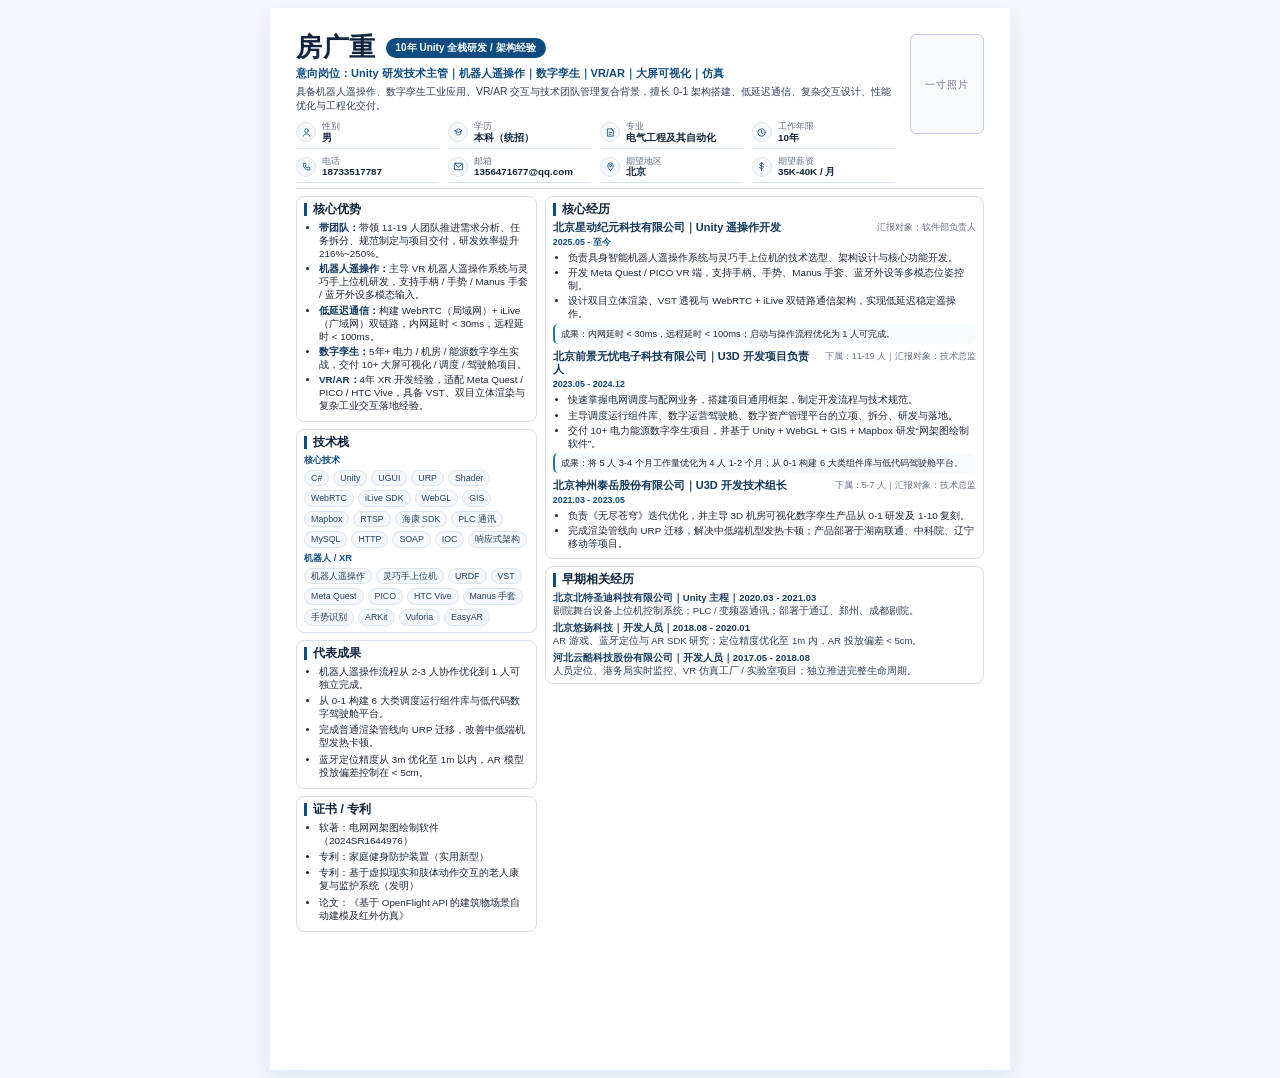
==== resume/resume.html @ 1cf7e601 "no message" ====
﻿<!DOCTYPE html>
<html lang="zh-CN">
<head>
  <meta charset="UTF-8" />
  <meta name="viewport" content="width=device-width, initial-scale=1.0" />
  <title>房广重 - Unity研发技术主管简历</title>
  <link rel="stylesheet" href="./style.css" />
</head>
<body>
  <main class="page one-page">
    <header class="hero">
      <div class="hero-main">
        <section class="hero-content">
          <div class="hero-title-row">
            <h1>房广重</h1>
            <div class="hero-badge">10年 Unity 全栈研发 / 架构经验</div>
          </div>
          <p class="target">意向岗位：Unity 研发技术主管｜机器人遥操作｜数字孪生｜VR/AR｜大屏可视化｜仿真</p>
          <p class="profile">具备机器人遥操作、数字孪生工业应用、VR/AR 交互与技术团队管理复合背景，擅长 0-1 架构搭建、低延迟通信、复杂交互设计、性能优化与工程化交付。</p>

          <div class="meta-grid">
            <div class="meta-item">
              <span class="meta-icon" aria-hidden="true">
                <svg viewBox="0 0 24 24" fill="none" stroke="currentColor" stroke-width="1.8" stroke-linecap="round" stroke-linejoin="round"><circle cx="12" cy="8" r="4"></circle><path d="M5 20c1.5-3.5 4-5 7-5s5.5 1.5 7 5"></path></svg>
              </span>
              <div class="meta-content"><span>性别</span><strong>男</strong></div>
            </div>
            <div class="meta-item">
              <span class="meta-icon" aria-hidden="true">
                <svg viewBox="0 0 24 24" fill="none" stroke="currentColor" stroke-width="1.8" stroke-linecap="round" stroke-linejoin="round"><path d="M4 8l8-4 8 4-8 4-8-4z"></path><path d="M7 10v4c0 1.7 2.2 3 5 3s5-1.3 5-3v-4"></path></svg>
              </span>
              <div class="meta-content"><span>学历</span><strong>本科（统招）</strong></div>
            </div>
            <div class="meta-item">
              <span class="meta-icon" aria-hidden="true">
                <svg viewBox="0 0 24 24" fill="none" stroke="currentColor" stroke-width="1.8" stroke-linecap="round" stroke-linejoin="round"><path d="M6 4h9l3 3v13H6z"></path><path d="M15 4v3h3"></path><path d="M9 12h6"></path><path d="M9 16h4"></path></svg>
              </span>
              <div class="meta-content"><span>专业</span><strong>电气工程及其自动化</strong></div>
            </div>
            <div class="meta-item">
              <span class="meta-icon" aria-hidden="true">
                <svg viewBox="0 0 24 24" fill="none" stroke="currentColor" stroke-width="1.8" stroke-linecap="round" stroke-linejoin="round"><circle cx="12" cy="12" r="8"></circle><path d="M12 8v5l3 2"></path></svg>
              </span>
              <div class="meta-content"><span>工作年限</span><strong>10年</strong></div>
            </div>
            <div class="meta-item">
              <span class="meta-icon" aria-hidden="true">
                <svg viewBox="0 0 24 24" fill="none" stroke="currentColor" stroke-width="1.8" stroke-linecap="round" stroke-linejoin="round"><path d="M6.5 5h3l1.5 4-2 1.5a15 15 0 0 0 4.5 4.5L15.5 13l4 1.5v3A2 2 0 0 1 17.5 20C10.6 20 5 14.4 5 7.5A2 2 0 0 1 6.5 5z"></path></svg>
              </span>
              <div class="meta-content"><span>电话</span><strong>18733517787</strong></div>
            </div>
            <div class="meta-item">
              <span class="meta-icon" aria-hidden="true">
                <svg viewBox="0 0 24 24" fill="none" stroke="currentColor" stroke-width="1.8" stroke-linecap="round" stroke-linejoin="round"><rect x="3" y="5" width="18" height="14" rx="2"></rect><path d="M4 7l8 6 8-6"></path></svg>
              </span>
              <div class="meta-content"><span>邮箱</span><strong>1356471677@qq.com</strong></div>
            </div>
            <div class="meta-item">
              <span class="meta-icon" aria-hidden="true">
                <svg viewBox="0 0 24 24" fill="none" stroke="currentColor" stroke-width="1.8" stroke-linecap="round" stroke-linejoin="round"><path d="M12 21s6-5.2 6-11a6 6 0 1 0-12 0c0 5.8 6 11 6 11z"></path><circle cx="12" cy="10" r="2.5"></circle></svg>
              </span>
              <div class="meta-content"><span>期望地区</span><strong>北京</strong></div>
            </div>
            <div class="meta-item">
              <span class="meta-icon" aria-hidden="true">
                <svg viewBox="0 0 24 24" fill="none" stroke="currentColor" stroke-width="1.8" stroke-linecap="round" stroke-linejoin="round"><path d="M12 3v18"></path><path d="M16 7.5c0-1.7-1.8-3-4-3s-4 1.3-4 3 1.4 2.5 4 3 4 1.3 4 3-1.8 3-4 3-4-1.3-4-3"></path></svg>
              </span>
              <div class="meta-content"><span>期望薪资</span><strong>35K-40K / 月</strong></div>
            </div>
          </div>
        </section>

        <aside class="hero-side">
          <div class="photo-slot" aria-label="一寸照片位置">
            <div class="photo-frame">一寸照片</div>
          </div>
        </aside>
      </div>
    </header>

    <div class="content-grid">
      <aside class="sidebar">
        <section class="block">
          <h2>核心优势</h2>
          <ul class="compact-list">
            <li><strong>带团队：</strong>带领 11-19 人团队推进需求分析、任务拆分、规范制定与项目交付，研发效率提升 216%~250%。</li>
            <li><strong>机器人遥操作：</strong>主导 VR 机器人遥操作系统与灵巧手上位机研发，支持手柄 / 手势 / Manus 手套 / 蓝牙外设多模态输入。</li>
            <li><strong>低延迟通信：</strong>构建 WebRTC（局域网）+ iLive（广域网）双链路，内网延时 &lt; 30ms，远程延时 &lt; 100ms。</li>
            <li><strong>数字孪生：</strong>5年+ 电力 / 机房 / 能源数字孪生实战，交付 10+ 大屏可视化 / 调度 / 驾驶舱项目。</li>
            <li><strong>VR/AR：</strong>4年 XR 开发经验，适配 Meta Quest / PICO / HTC Vive，具备 VST、双目立体渲染与复杂工业交互落地经验。</li>
          </ul>
        </section>

        <section class="block">
          <h2>技术栈</h2>
          <div class="stack-subtitle">核心技术</div>
          <div class="chips">
            <span>C#</span><span>Unity</span><span>UGUI</span><span>URP</span><span>Shader</span><span>WebRTC</span><span>iLive SDK</span><span>WebGL</span><span>GIS</span><span>Mapbox</span><span>RTSP</span><span>海康 SDK</span><span>PLC 通讯</span><span>MySQL</span><span>HTTP</span><span>SOAP</span><span>IOC</span><span>响应式架构</span>
          </div>
          <div class="stack-subtitle">机器人 / XR</div>
          <div class="chips">
            <span>机器人遥操作</span><span>灵巧手上位机</span><span>URDF</span><span>VST</span><span>Meta Quest</span><span>PICO</span><span>HTC Vive</span><span>Manus 手套</span><span>手势识别</span><span>ARKit</span><span>Vuforia</span><span>EasyAR</span>
          </div>
        </section>

        <section class="block">
          <h2>代表成果</h2>
          <ul class="compact-list metrics">
            <li>机器人遥操作流程从 2-3 人协作优化到 1 人可独立完成。</li>
            <li>从 0-1 构建 6 大类调度运行组件库与低代码数字驾驶舱平台。</li>
            <li>完成普通渲染管线向 URP 迁移，改善中低端机型发热卡顿。</li>
            <li>蓝牙定位精度从 3m 优化至 1m 以内，AR 模型投放偏差控制在 &lt; 5cm。</li>
          </ul>
        </section>

        <section class="block">
          <h2>证书 / 专利</h2>
          <ul class="compact-list certs">
            <li>软著：电网网架图绘制软件（2024SR1644976）</li>
            <li>专利：家庭健身防护装置（实用新型）</li>
            <li>专利：基于虚拟现实和肢体动作交互的老人康复与监护系统（发明）</li>
            <li>论文：《基于 OpenFlight API 的建筑物场景自动建模及红外仿真》</li>
          </ul>
        </section>
      </aside>

      <section class="maincol">
        <section class="block">
          <h2>核心经历</h2>

          <article class="job">
            <div class="job-head">
              <div>
                <h3>北京星动纪元科技有限公司｜Unity 遥操作开发</h3>
                <p class="job-time">2025.05 - 至今</p>
              </div>
              <div class="job-meta">汇报对象：软件部负责人</div>
            </div>
            <ul class="compact-list">
              <li>负责具身智能机器人遥操作系统与灵巧手上位机的技术选型、架构设计与核心功能开发。</li>
              <li>开发 Meta Quest / PICO VR 端，支持手柄、手势、Manus 手套、蓝牙外设等多模态位姿控制。</li>
              <li>设计双目立体渲染、VST 透视与 WebRTC + iLive 双链路通信架构，实现低延迟稳定遥操作。</li>
            </ul>
            <p class="achievement">成果：内网延时 &lt; 30ms，远程延时 &lt; 100ms；启动与操作流程优化为 1 人可完成。</p>
          </article>

          <article class="job">
            <div class="job-head">
              <div>
                <h3>北京前景无忧电子科技有限公司｜U3D 开发项目负责人</h3>
                <p class="job-time">2023.05 - 2024.12</p>
              </div>
              <div class="job-meta">下属：11-19 人｜汇报对象：技术总监</div>
            </div>
            <ul class="compact-list">
              <li>快速掌握电网调度与配网业务，搭建项目通用框架，制定开发流程与技术规范。</li>
              <li>主导调度运行组件库、数字运营驾驶舱、数字资产管理平台的立项、拆分、研发与落地。</li>
              <li>交付 10+ 电力能源数字孪生项目，并基于 Unity + WebGL + GIS + Mapbox 研发“网架图绘制软件”。</li>
            </ul>
            <p class="achievement">成果：将 5 人 3-4 个月工作量优化为 4 人 1-2 个月；从 0-1 构建 6 大类组件库与低代码驾驶舱平台。</p>
          </article>

          <article class="job">
            <div class="job-head">
              <div>
                <h3>北京神州泰岳股份有限公司｜U3D 开发技术组长</h3>
                <p class="job-time">2021.03 - 2023.05</p>
              </div>
              <div class="job-meta">下属：5-7 人｜汇报对象：技术总监</div>
            </div>
            <ul class="compact-list">
              <li>负责《无尽苍穹》迭代优化，并主导 3D 机房可视化数字孪生产品从 0-1 研发及 1-10 复刻。</li>
              <li>完成渲染管线向 URP 迁移，解决中低端机型发热卡顿；产品部署于湖南联通、中科院、辽宁移动等项目。</li>
            </ul>
          </article>
        </section>

        <section class="block">
          <h2>早期相关经历</h2>
          <div class="early-list">
            <div class="early-item"><strong>北京北特圣迪科技有限公司｜Unity 主程｜2020.03 - 2021.03</strong><span>剧院舞台设备上位机控制系统；PLC / 变频器通讯；部署于通辽、郑州、成都剧院。</span></div>
            <div class="early-item"><strong>北京悠扬科技｜开发人员｜2018.08 - 2020.01</strong><span>AR 游戏、蓝牙定位与 AR SDK 研究；定位精度优化至 1m 内，AR 投放偏差 &lt; 5cm。</span></div>
            <div class="early-item"><strong>河北云酷科技股份有限公司｜开发人员｜2017.05 - 2018.08</strong><span>人员定位、港务局实时监控、VR 仿真工厂 / 实验室项目；独立推进完整生命周期。</span></div>
          </div>
        </section>
      </section>
    </div>
  </main>
</body>
</html>
---- resume/style.css ----
﻿@page {
  size: A4;
  margin: 7mm;
}

:root {
  --bg: #f3f6fb;
  --paper: #ffffff;
  --text: #1f2937;
  --muted: #667085;
  --line: #d8e0ea;
  --primary: #0f4c81;
  --primary-soft: #f4f8fc;
  --accent: #1f7a8c;
}

* {
  box-sizing: border-box;
}

html,
body {
  margin: 0;
  padding: 0;
  background: var(--bg);
  color: var(--text);
  font-family: "Microsoft YaHei", "PingFang SC", "Noto Sans CJK SC", "Segoe UI", sans-serif;
  line-height: 1.38;
  -webkit-print-color-adjust: exact;
  print-color-adjust: exact;
}

body {
  padding: 8px 0;
}

.page {
  width: 196mm;
  min-height: 281mm;
  margin: 0 auto;
  padding: 7mm;
  background: var(--paper);
  box-shadow: 0 8px 18px rgba(15, 76, 129, 0.08);
}

.hero {
  border-bottom: 1px solid var(--line);
  padding-bottom: 5px;
}

.hero-main {
  display: grid;
  grid-template-columns: minmax(0, 1fr) 78px;
  gap: 12px;
  align-items: start;
}

.hero-content {
  min-width: 0;
}

.hero-title-row {
  display: flex;
  align-items: center;
  gap: 8px 10px;
  flex-wrap: wrap;
}

h1 {
  margin: 0;
  font-size: 26px;
  line-height: 1.05;
  letter-spacing: 0.5px;
  color: #10253d;
}

.hero-badge {
  padding: 3px 10px;
  border-radius: 999px;
  background: var(--primary);
  color: #fff;
  font-size: 10px;
  font-weight: 700;
  white-space: nowrap;
}

.target {
  margin: 4px 0 0;
  color: var(--primary);
  font-size: 11px;
  font-weight: 700;
}

.profile {
  margin: 4px 0 0;
  font-size: 10.3px;
  color: #334155;
}

.hero-side {
  display: flex;
  justify-content: flex-end;
}

.photo-slot {
  display: flex;
}

.photo-frame {
  width: 74px;
  height: 100px;
  border: 1px solid #bfd0e2;
  border-radius: 6px;
  background: #f8fafc;
  color: #6b7280;
  display: flex;
  align-items: center;
  justify-content: center;
  font-size: 10px;
  letter-spacing: 1px;
}

.meta-grid {
  display: grid;
  grid-template-columns: repeat(4, minmax(0, 1fr));
  gap: 5px 10px;
  margin-top: 6px;
}

.meta-item {
  display: flex;
  align-items: center;
  gap: 6px;
  min-width: 0;
  padding: 2px 0 4px;
  border-bottom: 1px solid #dbe5ef;
}

.meta-icon {
  flex: 0 0 20px;
  width: 20px;
  height: 20px;
  display: inline-flex;
  align-items: center;
  justify-content: center;
  color: var(--primary);
  background: #f6f9fc;
  border: 1px solid #dbe5ef;
  border-radius: 50%;
}

.meta-icon svg {
  width: 11px;
  height: 11px;
}

.meta-content {
  min-width: 0;
}

.meta-content span {
  display: block;
  margin-bottom: 0;
  font-size: 8.9px;
  color: var(--muted);
  line-height: 1.15;
}

.meta-content strong {
  display: block;
  font-size: 9.8px;
  font-weight: 700;
  color: #12253b;
  line-height: 1.22;
  word-break: break-all;
}

.content-grid {
  display: grid;
  grid-template-columns: 35% 1fr;
  gap: 8px;
  margin-top: 7px;
}

.sidebar,
.maincol {
  min-width: 0;
}

.block {
  margin-bottom: 7px;
  padding: 6px 7px;
  border: 1px solid var(--line);
  border-radius: 8px;
  background: #fff;
  break-inside: avoid;
  page-break-inside: avoid;
}

.block h2 {
  margin: 0 0 5px;
  padding-left: 6px;
  border-left: 3px solid var(--primary);
  font-size: 12px;
  line-height: 1.1;
  color: #10253d;
}

.stack-subtitle {
  margin: 4px 0 3px;
  font-size: 9.4px;
  font-weight: 700;
  color: var(--primary);
}

.chips {
  display: flex;
  flex-wrap: wrap;
  gap: 4px;
}

.chips span {
  padding: 2px 6px;
  border-radius: 999px;
  background: var(--primary-soft);
  border: 1px solid #dbe5ef;
  font-size: 8.8px;
  line-height: 1.2;
  color: #23415f;
}

.compact-list {
  margin: 0;
  padding-left: 15px;
}

.compact-list li {
  margin: 2px 0;
  font-size: 9.8px;
  line-height: 1.34;
}

.certs li,
.metrics li {
  margin: 3px 0;
}

.job {
  margin-top: 6px;
}

.job:first-of-type {
  margin-top: 0;
}

.job-head {
  display: flex;
  justify-content: space-between;
  gap: 8px;
  align-items: flex-start;
  margin-bottom: 3px;
}

.job h3 {
  margin: 0;
  font-size: 11px;
  line-height: 1.25;
  color: #14385a;
}

.job-time {
  margin: 1px 0 0;
  font-size: 8.9px;
  color: var(--primary);
  font-weight: 700;
}

.job-meta {
  font-size: 8.8px;
  color: var(--muted);
  text-align: right;
  white-space: nowrap;
}

.achievement {
  margin: 3px 0 0;
  padding: 4px 6px;
  border-left: 2px solid var(--accent);
  background: #f7fbfd;
  border-radius: 5px;
  font-size: 9.3px;
  line-height: 1.3;
}

.early-list {
  display: grid;
  gap: 5px;
}

.early-item {
  display: grid;
  gap: 1px;
  font-size: 9.5px;
  line-height: 1.28;
}

.early-item strong {
  color: #163b5d;
}

.early-item span {
  color: #334155;
}

strong {
  color: #0f365c;
}

@media print {
  body {
    background: #fff;
    padding: 0;
  }

  .page {
    width: auto;
    min-height: auto;
    margin: 0;
    padding: 0;
    box-shadow: none;
  }
}
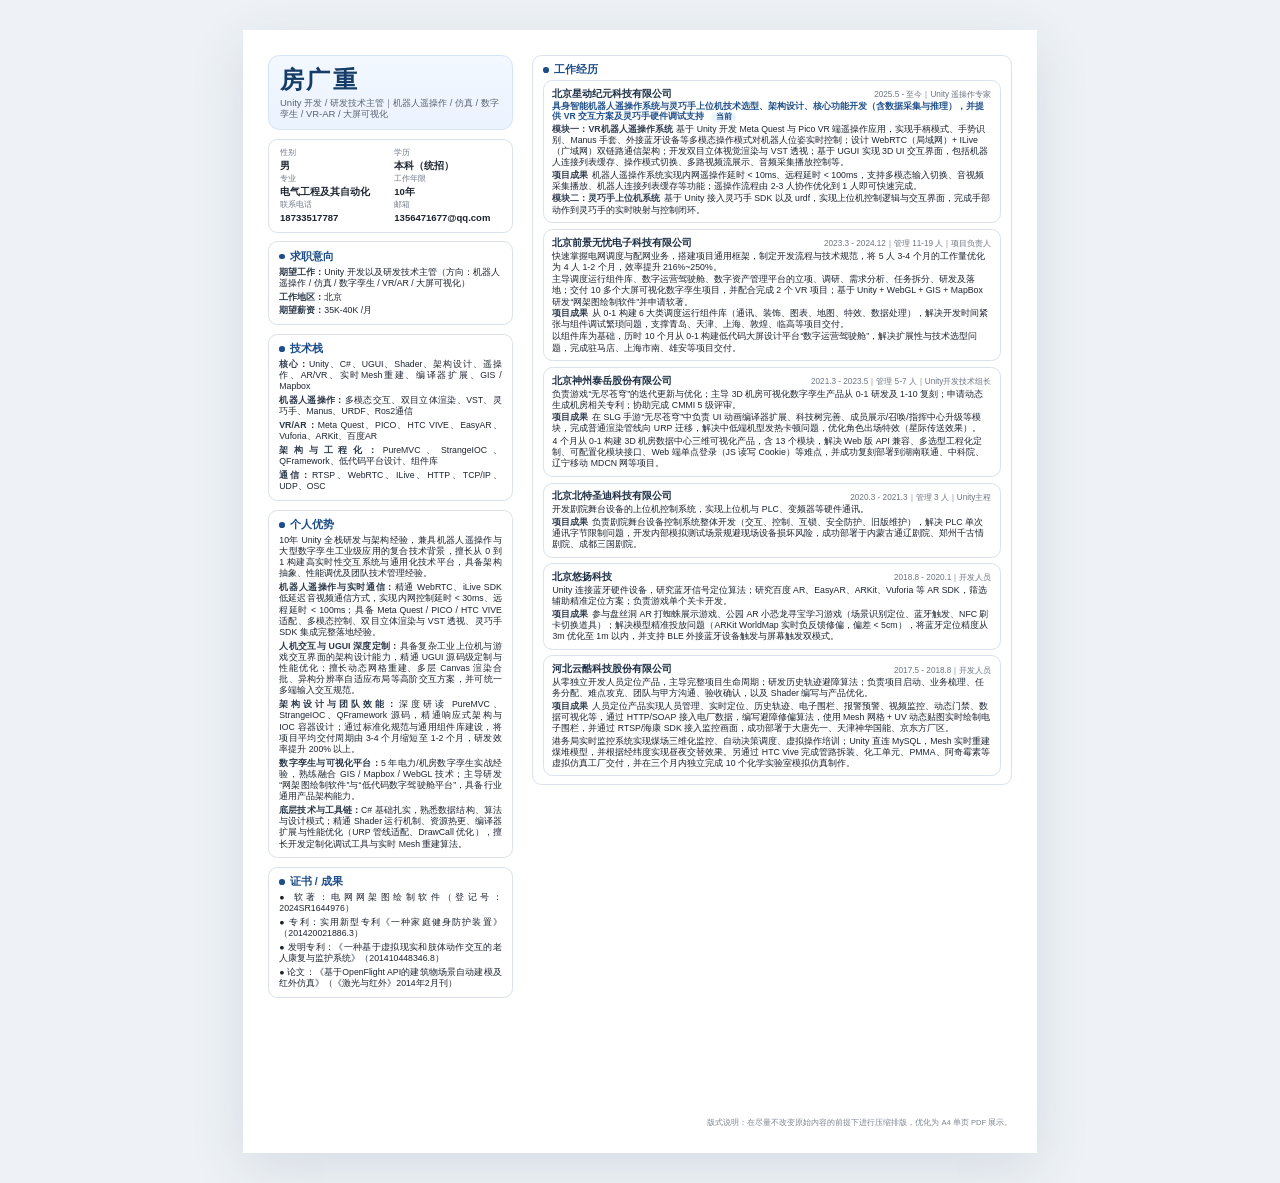
==== commit 7ee06c6a: "no message" ====
--- a/resume/resume.html
+++ b/resume/resume.html
@@ -1,191 +1,146 @@
-﻿<!DOCTYPE html>
+<!DOCTYPE html>
 <html lang="zh-CN">
 <head>
   <meta charset="UTF-8" />
   <meta name="viewport" content="width=device-width, initial-scale=1.0" />
-  <title>房广重 - Unity研发技术主管简历</title>
-  <link rel="stylesheet" href="./style.css" />
+  <title>房广重 - 简历</title>
+  <link rel="stylesheet" href="./resume.css" />
 </head>
 <body>
-  <main class="page one-page">
-    <header class="hero">
-      <div class="hero-main">
-        <section class="hero-content">
-          <div class="hero-title-row">
-            <h1>房广重</h1>
-            <div class="hero-badge">10年 Unity 全栈研发 / 架构经验</div>
-          </div>
-          <p class="target">意向岗位：Unity 研发技术主管｜机器人遥操作｜数字孪生｜VR/AR｜大屏可视化｜仿真</p>
-          <p class="profile">具备机器人遥操作、数字孪生工业应用、VR/AR 交互与技术团队管理复合背景，擅长 0-1 架构搭建、低延迟通信、复杂交互设计、性能优化与工程化交付。</p>
+  <div class="page">
+    <aside class="sidebar">
+      <section class="name-block">
+        <div class="name">房广重</div>
+        <div class="tagline">Unity 开发 / 研发技术主管｜机器人遥操作 / 仿真 / 数字孪生 / VR-AR / 大屏可视化</div>
+      </section>
 
-          <div class="meta-grid">
-            <div class="meta-item">
-              <span class="meta-icon" aria-hidden="true">
-                <svg viewBox="0 0 24 24" fill="none" stroke="currentColor" stroke-width="1.8" stroke-linecap="round" stroke-linejoin="round"><circle cx="12" cy="8" r="4"></circle><path d="M5 20c1.5-3.5 4-5 7-5s5.5 1.5 7 5"></path></svg>
-              </span>
-              <div class="meta-content"><span>性别</span><strong>男</strong></div>
+      <section class="facts">
+        <div class="fact"><div class="fact-label">性别</div><div class="fact-value">男</div></div>
+        <div class="fact"><div class="fact-label">学历</div><div class="fact-value">本科（统招）</div></div>
+        <div class="fact"><div class="fact-label">专业</div><div class="fact-value">电气工程及其自动化</div></div>
+        <div class="fact"><div class="fact-label">工作年限</div><div class="fact-value">10年</div></div>
+        <div class="fact"><div class="fact-label">联系电话</div><div class="fact-value">18733517787</div></div>
+        <div class="fact"><div class="fact-label">邮箱</div><div class="fact-value">1356471677@qq.com</div></div>
+      </section>
+
+      <section class="section">
+        <h2 class="section-title">求职意向</h2>
+        <div class="target-line"><span class="label">期望工作：</span>Unity 开发以及研发技术主管（方向：机器人遥操作 / 仿真 / 数字孪生 / VR/AR / 大屏可视化）</div>
+        <div class="target-line"><span class="label">工作地区：</span>北京</div>
+        <div class="target-line"><span class="label">期望薪资：</span>35K-40K /月</div>
+      </section>
+
+      <section class="section">
+        <h2 class="section-title">技术栈</h2>
+        <div class="stack-line"><span class="label">核心：</span>Unity、C#、UGUI、Shader、架构设计、遥操作、AR/VR、实时Mesh重建、编译器扩展、GIS / Mapbox</div>
+        <div class="stack-line"><span class="label">机器人遥操作：</span>多模态交互、双目立体渲染、VST、灵巧手、Manus、URDF、Ros2通信</div>
+        <div class="stack-line"><span class="label">VR/AR：</span>Meta Quest、PICO、HTC VIVE、EasyAR、Vuforia、ARKit、百度AR</div>
+        <div class="stack-line"><span class="label">架构与工程化：</span>PureMVC、StrangeIOC、QFramework、低代码平台设计、组件库</div>
+        <div class="stack-line"><span class="label">通信：</span>RTSP、WebRTC、ILive、HTTP、TCP/IP、UDP、OSC</div>
+      </section>
+
+      <section class="section">
+        <h2 class="section-title">个人优势</h2>
+        <div class="adv-item">10年 Unity 全栈研发与架构经验，兼具机器人遥操作与大型数字孪生工业级应用的复合技术背景，擅长从 0 到 1 构建高实时性交互系统与通用化技术平台，具备架构抽象、性能调优及团队技术管理经验。</div>
+        <div class="adv-item"><span class="label">机器人遥操作与实时通信：</span>精通 WebRTC、iLive SDK 低延迟音视频通信方式，实现内网控制延时 &lt; 30ms、远程延时 &lt; 100ms；具备 Meta Quest / PICO / HTC VIVE 适配、多模态控制、双目立体渲染与 VST 透视、灵巧手 SDK 集成完整落地经验。</div>
+        <div class="adv-item"><span class="label">人机交互与 UGUI 深度定制：</span>具备复杂工业上位机与游戏交互界面的架构设计能力，精通 UGUI 源码级定制与性能优化；擅长动态网格重建、多层 Canvas 渲染合批、异构分辨率自适应布局等高阶交互方案，并可统一多端输入交互规范。</div>
+        <div class="adv-item"><span class="label">架构设计与团队效能：</span>深度研读 PureMVC、StrangeIOC、QFramework 源码，精通响应式架构与 IOC 容器设计；通过标准化规范与通用组件库建设，将项目平均交付周期由 3-4 个月缩短至 1-2 个月，研发效率提升 200% 以上。</div>
+        <div class="adv-item"><span class="label">数字孪生与可视化平台：</span>5 年电力/机房数字孪生实战经验，熟练融合 GIS / Mapbox / WebGL 技术；主导研发“网架图绘制软件”与“低代码数字驾驶舱平台”，具备行业通用产品架构能力。</div>
+        <div class="adv-item"><span class="label">底层技术与工具链：</span>C# 基础扎实，熟悉数据结构、算法与设计模式；精通 Shader 运行机制、资源热更、编译器扩展与性能优化（URP 管线适配、DrawCall 优化），擅长开发定制化调试工具与实时 Mesh 重建算法。</div>
+      </section>
+
+      <section class="section">
+        <h2 class="section-title">证书 / 成果</h2>
+        <div class="cert-item">● 软著：电网网架图绘制软件（登记号：2024SR1644976）</div>
+        <div class="cert-item">● 专利：实用新型专利《一种家庭健身防护装置》（201420021886.3）</div>
+        <div class="cert-item">● 发明专利：《一种基于虚拟现实和肢体动作交互的老人康复与监护系统》（201410448346.8）</div>
+        <div class="cert-item">● 论文：《基于OpenFlight API的建筑物场景自动建模及红外仿真》（《激光与红外》2014年2月刊）</div>
+      </section>
+    </aside>
+
+    <main class="main">
+      <section class="section">
+        <h2 class="section-title">工作经历</h2>
+        <div class="experience-list">
+          <article class="job">
+            <div class="job-header">
+              <div class="job-company">北京星动纪元科技有限公司</div>
+              <div class="job-meta">2025.5 - 至今｜Unity 遥操作专家</div>
             </div>
-            <div class="meta-item">
-              <span class="meta-icon" aria-hidden="true">
-                <svg viewBox="0 0 24 24" fill="none" stroke="currentColor" stroke-width="1.8" stroke-linecap="round" stroke-linejoin="round"><path d="M4 8l8-4 8 4-8 4-8-4z"></path><path d="M7 10v4c0 1.7 2.2 3 5 3s5-1.3 5-3v-4"></path></svg>
-              </span>
-              <div class="meta-content"><span>学历</span><strong>本科（统招）</strong></div>
-            </div>
-            <div class="meta-item">
-              <span class="meta-icon" aria-hidden="true">
-                <svg viewBox="0 0 24 24" fill="none" stroke="currentColor" stroke-width="1.8" stroke-linecap="round" stroke-linejoin="round"><path d="M6 4h9l3 3v13H6z"></path><path d="M15 4v3h3"></path><path d="M9 12h6"></path><path d="M9 16h4"></path></svg>
-              </span>
-              <div class="meta-content"><span>专业</span><strong>电气工程及其自动化</strong></div>
-            </div>
-            <div class="meta-item">
-              <span class="meta-icon" aria-hidden="true">
-                <svg viewBox="0 0 24 24" fill="none" stroke="currentColor" stroke-width="1.8" stroke-linecap="round" stroke-linejoin="round"><circle cx="12" cy="12" r="8"></circle><path d="M12 8v5l3 2"></path></svg>
-              </span>
-              <div class="meta-content"><span>工作年限</span><strong>10年</strong></div>
-            </div>
-            <div class="meta-item">
-              <span class="meta-icon" aria-hidden="true">
-                <svg viewBox="0 0 24 24" fill="none" stroke="currentColor" stroke-width="1.8" stroke-linecap="round" stroke-linejoin="round"><path d="M6.5 5h3l1.5 4-2 1.5a15 15 0 0 0 4.5 4.5L15.5 13l4 1.5v3A2 2 0 0 1 17.5 20C10.6 20 5 14.4 5 7.5A2 2 0 0 1 6.5 5z"></path></svg>
-              </span>
-              <div class="meta-content"><span>电话</span><strong>18733517787</strong></div>
-            </div>
-            <div class="meta-item">
-              <span class="meta-icon" aria-hidden="true">
-                <svg viewBox="0 0 24 24" fill="none" stroke="currentColor" stroke-width="1.8" stroke-linecap="round" stroke-linejoin="round"><rect x="3" y="5" width="18" height="14" rx="2"></rect><path d="M4 7l8 6 8-6"></path></svg>
-              </span>
-              <div class="meta-content"><span>邮箱</span><strong>1356471677@qq.com</strong></div>
-            </div>
-            <div class="meta-item">
-              <span class="meta-icon" aria-hidden="true">
-                <svg viewBox="0 0 24 24" fill="none" stroke="currentColor" stroke-width="1.8" stroke-linecap="round" stroke-linejoin="round"><path d="M12 21s6-5.2 6-11a6 6 0 1 0-12 0c0 5.8 6 11 6 11z"></path><circle cx="12" cy="10" r="2.5"></circle></svg>
-              </span>
-              <div class="meta-content"><span>期望地区</span><strong>北京</strong></div>
-            </div>
-            <div class="meta-item">
-              <span class="meta-icon" aria-hidden="true">
-                <svg viewBox="0 0 24 24" fill="none" stroke="currentColor" stroke-width="1.8" stroke-linecap="round" stroke-linejoin="round"><path d="M12 3v18"></path><path d="M16 7.5c0-1.7-1.8-3-4-3s-4 1.3-4 3 1.4 2.5 4 3 4 1.3 4 3-1.8 3-4 3-4-1.3-4-3"></path></svg>
-              </span>
-              <div class="meta-content"><span>期望薪资</span><strong>35K-40K / 月</strong></div>
-            </div>
-          </div>
-        </section>
-
-        <aside class="hero-side">
-          <div class="photo-slot" aria-label="一寸照片位置">
-            <div class="photo-frame">一寸照片</div>
-          </div>
-        </aside>
-      </div>
-    </header>
-
-    <div class="content-grid">
-      <aside class="sidebar">
-        <section class="block">
-          <h2>核心优势</h2>
-          <ul class="compact-list">
-            <li><strong>带团队：</strong>带领 11-19 人团队推进需求分析、任务拆分、规范制定与项目交付，研发效率提升 216%~250%。</li>
-            <li><strong>机器人遥操作：</strong>主导 VR 机器人遥操作系统与灵巧手上位机研发，支持手柄 / 手势 / Manus 手套 / 蓝牙外设多模态输入。</li>
-            <li><strong>低延迟通信：</strong>构建 WebRTC（局域网）+ iLive（广域网）双链路，内网延时 &lt; 30ms，远程延时 &lt; 100ms。</li>
-            <li><strong>数字孪生：</strong>5年+ 电力 / 机房 / 能源数字孪生实战，交付 10+ 大屏可视化 / 调度 / 驾驶舱项目。</li>
-            <li><strong>VR/AR：</strong>4年 XR 开发经验，适配 Meta Quest / PICO / HTC Vive，具备 VST、双目立体渲染与复杂工业交互落地经验。</li>
-          </ul>
-        </section>
-
-        <section class="block">
-          <h2>技术栈</h2>
-          <div class="stack-subtitle">核心技术</div>
-          <div class="chips">
-            <span>C#</span><span>Unity</span><span>UGUI</span><span>URP</span><span>Shader</span><span>WebRTC</span><span>iLive SDK</span><span>WebGL</span><span>GIS</span><span>Mapbox</span><span>RTSP</span><span>海康 SDK</span><span>PLC 通讯</span><span>MySQL</span><span>HTTP</span><span>SOAP</span><span>IOC</span><span>响应式架构</span>
-          </div>
-          <div class="stack-subtitle">机器人 / XR</div>
-          <div class="chips">
-            <span>机器人遥操作</span><span>灵巧手上位机</span><span>URDF</span><span>VST</span><span>Meta Quest</span><span>PICO</span><span>HTC Vive</span><span>Manus 手套</span><span>手势识别</span><span>ARKit</span><span>Vuforia</span><span>EasyAR</span>
-          </div>
-        </section>
-
-        <section class="block">
-          <h2>代表成果</h2>
-          <ul class="compact-list metrics">
-            <li>机器人遥操作流程从 2-3 人协作优化到 1 人可独立完成。</li>
-            <li>从 0-1 构建 6 大类调度运行组件库与低代码数字驾驶舱平台。</li>
-            <li>完成普通渲染管线向 URP 迁移，改善中低端机型发热卡顿。</li>
-            <li>蓝牙定位精度从 3m 优化至 1m 以内，AR 模型投放偏差控制在 &lt; 5cm。</li>
-          </ul>
-        </section>
-
-        <section class="block">
-          <h2>证书 / 专利</h2>
-          <ul class="compact-list certs">
-            <li>软著：电网网架图绘制软件（2024SR1644976）</li>
-            <li>专利：家庭健身防护装置（实用新型）</li>
-            <li>专利：基于虚拟现实和肢体动作交互的老人康复与监护系统（发明）</li>
-            <li>论文：《基于 OpenFlight API 的建筑物场景自动建模及红外仿真》</li>
-          </ul>
-        </section>
-      </aside>
-
-      <section class="maincol">
-        <section class="block">
-          <h2>核心经历</h2>
-
-          <article class="job">
-            <div class="job-head">
-              <div>
-                <h3>北京星动纪元科技有限公司｜Unity 遥操作开发</h3>
-                <p class="job-time">2025.05 - 至今</p>
-              </div>
-              <div class="job-meta">汇报对象：软件部负责人</div>
-            </div>
-            <ul class="compact-list">
-              <li>负责具身智能机器人遥操作系统与灵巧手上位机的技术选型、架构设计与核心功能开发。</li>
-              <li>开发 Meta Quest / PICO VR 端，支持手柄、手势、Manus 手套、蓝牙外设等多模态位姿控制。</li>
-              <li>设计双目立体渲染、VST 透视与 WebRTC + iLive 双链路通信架构，实现低延迟稳定遥操作。</li>
+            <div class="job-role">具身智能机器人遥操作系统与灵巧手上位机技术选型、架构设计、核心功能开发（含数据采集与推理），并提供 VR 交互方案及灵巧手硬件调试支持 <span class="inline-chip">当前</span></div>
+            <ul class="experience-bullets">
+              <li><span class="group-title">模块一：VR机器人遥操作系统</span>基于 Unity 开发 Meta Quest 与 Pico VR 端遥操作应用，实现手柄模式、手势识别、Manus 手套、外接蓝牙设备等多模态操作模式对机器人位姿实时控制；设计 WebRTC（局域网）+ ILive（广域网）双链路通信架构；开发双目立体视觉渲染与 VST 透视；基于 UGUI 实现 3D UI 交互界面，包括机器人连接列表缓存、操作模式切换、多路视频流展示、音频采集播放控制等。</li>
+              <li><span class="group-title">项目成果</span>机器人遥操作系统实现内网遥操作延时 &lt; 10ms、远程延时 &lt; 100ms，支持多模态输入切换、音视频采集播放、机器人连接列表缓存等功能；遥操作流程由 2-3 人协作优化到 1 人即可快速完成。</li>
+              <li><span class="group-title">模块二：灵巧手上位机系统</span>基于 Unity 接入灵巧手 SDK 以及 urdf，实现上位机控制逻辑与交互界面，完成手部动作到灵巧手的实时映射与控制闭环。</li>
             </ul>
-            <p class="achievement">成果：内网延时 &lt; 30ms，远程延时 &lt; 100ms；启动与操作流程优化为 1 人可完成。</p>
           </article>
 
           <article class="job">
-            <div class="job-head">
-              <div>
-                <h3>北京前景无忧电子科技有限公司｜U3D 开发项目负责人</h3>
-                <p class="job-time">2023.05 - 2024.12</p>
-              </div>
-              <div class="job-meta">下属：11-19 人｜汇报对象：技术总监</div>
+            <div class="job-header">
+              <div class="job-company">北京前景无忧电子科技有限公司</div>
+              <div class="job-meta">2023.3 - 2024.12｜管理 11-19 人｜项目负责人</div>
             </div>
-            <ul class="compact-list">
-              <li>快速掌握电网调度与配网业务，搭建项目通用框架，制定开发流程与技术规范。</li>
-              <li>主导调度运行组件库、数字运营驾驶舱、数字资产管理平台的立项、拆分、研发与落地。</li>
-              <li>交付 10+ 电力能源数字孪生项目，并基于 Unity + WebGL + GIS + Mapbox 研发“网架图绘制软件”。</li>
+            <ul class="lead-list">
+              <li>快速掌握电网调度与配网业务，搭建项目通用框架，制定开发流程与技术规范，将 5 人 3-4 个月的工作量优化为 4 人 1-2 个月，效率提升 216%~250%。</li>
+              <li>主导调度运行组件库、数字运营驾驶舱、数字资产管理平台的立项、调研、需求分析、任务拆分、研发及落地；交付 10 多个大屏可视化数字孪生项目，并配合完成 2 个 VR 项目；基于 Unity + WebGL + GIS + MapBox 研发“网架图绘制软件”并申请软著。</li>
             </ul>
-            <p class="achievement">成果：将 5 人 3-4 个月工作量优化为 4 人 1-2 个月；从 0-1 构建 6 大类组件库与低代码驾驶舱平台。</p>
+            <ul class="result-lines">
+              <li><span class="group-title">项目成果</span>从 0-1 构建 6 大类调度运行组件库（通讯、装饰、图表、地图、特效、数据处理），解决开发时间紧张与组件调试繁琐问题，支撑青岛、天津、上海、敦煌、临高等项目交付。</li>
+              <li>以组件库为基础，历时 10 个月从 0-1 构建低代码大屏设计平台“数字运营驾驶舱”，解决扩展性与技术选型问题，完成驻马店、上海市南、雄安等项目交付。</li>
+            </ul>
           </article>
 
           <article class="job">
-            <div class="job-head">
-              <div>
-                <h3>北京神州泰岳股份有限公司｜U3D 开发技术组长</h3>
-                <p class="job-time">2021.03 - 2023.05</p>
-              </div>
-              <div class="job-meta">下属：5-7 人｜汇报对象：技术总监</div>
+            <div class="job-header">
+              <div class="job-company">北京神州泰岳股份有限公司</div>
+              <div class="job-meta">2021.3 - 2023.5｜管理 5-7 人｜Unity开发技术组长</div>
             </div>
-            <ul class="compact-list">
-              <li>负责《无尽苍穹》迭代优化，并主导 3D 机房可视化数字孪生产品从 0-1 研发及 1-10 复刻。</li>
-              <li>完成渲染管线向 URP 迁移，解决中低端机型发热卡顿；产品部署于湖南联通、中科院、辽宁移动等项目。</li>
+            <ul class="experience-bullets">
+              <li>负责游戏“无尽苍穹”的迭代更新与优化；主导 3D 机房可视化数字孪生产品从 0-1 研发及 1-10 复刻；申请动态生成机房相关专利；协助完成 CMMI 5 级评审。</li>
+              <li><span class="group-title">项目成果</span>在 SLG 手游“无尽苍穹”中负责 UI 动画编译器扩展、科技树完善、成员展示/召唤/指挥中心升级等模块，完成普通渲染管线向 URP 迁移，解决中低端机型发热卡顿问题，优化角色出场特效（星际传送效果）。</li>
+              <li>4 个月从 0-1 构建 3D 机房数据中心三维可视化产品，含 13 个模块，解决 Web 版 API 兼容、多选型工程化定制、可配置化模块接口、Web 端单点登录（JS 读写 Cookie）等难点，并成功复刻部署到湖南联通、中科院、辽宁移动 MDCN 网等项目。</li>
             </ul>
           </article>
-        </section>
 
-        <section class="block">
-          <h2>早期相关经历</h2>
-          <div class="early-list">
-            <div class="early-item"><strong>北京北特圣迪科技有限公司｜Unity 主程｜2020.03 - 2021.03</strong><span>剧院舞台设备上位机控制系统；PLC / 变频器通讯；部署于通辽、郑州、成都剧院。</span></div>
-            <div class="early-item"><strong>北京悠扬科技｜开发人员｜2018.08 - 2020.01</strong><span>AR 游戏、蓝牙定位与 AR SDK 研究；定位精度优化至 1m 内，AR 投放偏差 &lt; 5cm。</span></div>
-            <div class="early-item"><strong>河北云酷科技股份有限公司｜开发人员｜2017.05 - 2018.08</strong><span>人员定位、港务局实时监控、VR 仿真工厂 / 实验室项目；独立推进完整生命周期。</span></div>
-          </div>
-        </section>
+          <article class="job">
+            <div class="job-header">
+              <div class="job-company">北京北特圣迪科技有限公司</div>
+              <div class="job-meta">2020.3 - 2021.3｜管理 3 人｜Unity主程</div>
+            </div>
+            <ul class="experience-bullets">
+              <li>开发剧院舞台设备的上位机控制系统，实现上位机与 PLC、变频器等硬件通讯。</li>
+              <li><span class="group-title">项目成果</span>负责剧院舞台设备控制系统整体开发（交互、控制、互锁、安全防护、旧版维护），解决 PLC 单次通讯字节限制问题，开发内部模拟测试场景规避现场设备损坏风险，成功部署于内蒙古通辽剧院、郑州千古情剧院、成都三国剧院。</li>
+            </ul>
+          </article>
+
+          <article class="job">
+            <div class="job-header">
+              <div class="job-company">北京悠扬科技</div>
+              <div class="job-meta">2018.8 - 2020.1｜开发人员</div>
+            </div>
+            <ul class="experience-bullets">
+              <li>Unity 连接蓝牙硬件设备，研究蓝牙信号定位算法；研究百度 AR、EasyAR、ARKit、Vuforia 等 AR SDK，筛选辅助精准定位方案；负责游戏单个关卡开发。</li>
+              <li><span class="group-title">项目成果</span>参与盘丝洞 AR 打蜘蛛展示游戏、公园 AR 小恐龙寻宝学习游戏（场景识别定位、蓝牙触发、NFC 刷卡切换道具）；解决模型精准投放问题（ARKit WorldMap 实时负反馈修偏，偏差 &lt; 5cm），将蓝牙定位精度从 3m 优化至 1m 以内，并支持 BLE 外接蓝牙设备触发与屏幕触发双模式。</li>
+            </ul>
+          </article>
+
+          <article class="job">
+            <div class="job-header">
+              <div class="job-company">河北云酷科技股份有限公司</div>
+              <div class="job-meta">2017.5 - 2018.8｜开发人员</div>
+            </div>
+            <ul class="experience-bullets">
+              <li>从零独立开发人员定位产品，主导完整项目生命周期；研发历史轨迹避障算法；负责项目启动、业务梳理、任务分配、难点攻克、团队与甲方沟通、验收确认，以及 Shader 编写与产品优化。</li>
+              <li><span class="group-title">项目成果</span>人员定位产品实现人员管理、实时定位、历史轨迹、电子围栏、报警预警、视频监控、动态门禁、数据可视化等，通过 HTTP/SOAP 接入电厂数据，编写避障修偏算法，使用 Mesh 网格 + UV 动态贴图实时绘制电子围栏，并通过 RTSP/海康 SDK 接入监控画面，成功部署于大唐先一、天津神华国能、京东方厂区。</li>
+              <li>港务局实时监控系统实现煤场三维化监控、自动决策调度、虚拟操作培训；Unity 直连 MySQL，Mesh 实时重建煤堆模型，并根据经纬度实现昼夜交替效果。另通过 HTC Vive 完成管路拆装、化工单元、PMMA、阿奇霉素等虚拟仿真工厂交付，并在三个月内独立完成 10 个化学实验室模拟仿真制作。</li>
+            </ul>
+          </article>
+        </div>
       </section>
-    </div>
-  </main>
+
+      <div class="footer-note">版式说明：在尽量不改变原始内容的前提下进行压缩排版，优化为 A4 单页 PDF 展示。</div>
+    </main>
+  </div>
 </body>
 </html>
 
--- a/resume/resume.css
+++ b/resume/resume.css
@@ -0,0 +1,289 @@
+@page {
+  size: A4;
+  margin: 0;
+}
+
+:root {
+  --page-w: 210mm;
+  --page-h: 297mm;
+  --page-pad: 6.5mm;
+  --text: #1c2430;
+  --muted: #586273;
+  --accent: #1d4e89;
+  --accent-soft: #ecf4ff;
+  --line: #d9e2ec;
+  --font: "Microsoft YaHei", "微软雅黑", "PingFang SC", "Noto Sans CJK SC", sans-serif;
+}
+
+* {
+  box-sizing: border-box;
+}
+
+html,
+body {
+  margin: 0;
+  padding: 0;
+  background: #eef2f6;
+  color: var(--text);
+  font-family: var(--font);
+}
+
+body {
+  -webkit-print-color-adjust: exact;
+  print-color-adjust: exact;
+}
+
+.page {
+  width: var(--page-w);
+  min-height: var(--page-h);
+  height: var(--page-h);
+  margin: 0 auto;
+  padding: var(--page-pad);
+  background: #fff;
+  display: grid;
+  grid-template-columns: 65mm 1fr;
+  column-gap: 4.8mm;
+  overflow: hidden;
+}
+
+.sidebar {
+  display: flex;
+  flex-direction: column;
+  gap: 2.3mm;
+}
+
+.main {
+  display: flex;
+  flex-direction: column;
+  gap: 2mm;
+}
+
+.name-block {
+  padding: 3.2mm 3mm 2.6mm;
+  background: linear-gradient(180deg, #f3f8ff 0%, #ebf3ff 100%);
+  border: 1px solid #d4e3f7;
+  border-radius: 3mm;
+}
+
+.name {
+  font-size: 18pt;
+  line-height: 1;
+  font-weight: 800;
+  letter-spacing: 0.6mm;
+  color: #163c68;
+}
+
+.tagline {
+  margin-top: 1.3mm;
+  font-size: 7.1pt;
+  color: var(--muted);
+  line-height: 1.2;
+}
+
+.facts {
+  display: grid;
+  grid-template-columns: 1fr 1fr;
+  gap: 1.2mm 2mm;
+  padding: 2.4mm 3mm;
+  border: 1px solid var(--line);
+  border-radius: 2.5mm;
+}
+
+.fact {
+  min-width: 0;
+}
+
+.fact-label {
+  font-size: 6.1pt;
+  color: #6f7a88;
+  line-height: 1.1;
+}
+
+.fact-value {
+  margin-top: 0.4mm;
+  font-size: 7.15pt;
+  font-weight: 700;
+  line-height: 1.16;
+  word-break: break-all;
+}
+
+.section {
+  border: 1px solid var(--line);
+  border-radius: 2.5mm;
+  padding: 2.2mm 2.8mm 2mm;
+}
+
+.section-title {
+  margin: 0 0 1.1mm;
+  font-size: 8pt;
+  line-height: 1.1;
+  font-weight: 800;
+  color: var(--accent);
+  display: flex;
+  align-items: center;
+  gap: 1.3mm;
+}
+
+.section-title::before {
+  content: "";
+  width: 1.5mm;
+  height: 1.5mm;
+  border-radius: 50%;
+  background: var(--accent);
+  flex: 0 0 auto;
+}
+
+.target-line,
+.stack-line,
+.adv-item,
+.cert-item,
+.experience-bullets,
+.result-lines,
+.lead-list {
+  font-size: 6.55pt;
+  line-height: 1.28;
+}
+
+.target-line + .target-line,
+.stack-line + .stack-line,
+.adv-item + .adv-item,
+.cert-item + .cert-item {
+  margin-top: 0.7mm;
+}
+
+.label {
+  font-weight: 800;
+  color: #293648;
+}
+
+.stack-line,
+.adv-item,
+.cert-item {
+  text-align: justify;
+}
+
+.compact-note {
+  font-size: 6.2pt;
+  color: #6a7480;
+  line-height: 1.2;
+}
+
+.experience-list {
+  display: flex;
+  flex-direction: column;
+  gap: 1.55mm;
+}
+
+.job {
+  border: 1px solid var(--line);
+  border-radius: 2.5mm;
+  padding: 1.8mm 2.2mm 1.65mm;
+  break-inside: avoid;
+}
+
+.job-header {
+  display: grid;
+  grid-template-columns: 1fr auto;
+  gap: 1.2mm 2mm;
+  align-items: end;
+  margin-bottom: 0.7mm;
+}
+
+.job-company {
+  font-size: 7.4pt;
+  line-height: 1.15;
+  font-weight: 800;
+  color: #1d2f45;
+}
+
+.job-meta {
+  font-size: 6.15pt;
+  line-height: 1.1;
+  color: #6a7480;
+  white-space: nowrap;
+}
+
+.job-role {
+  font-size: 6.45pt;
+  line-height: 1.14;
+  color: var(--accent);
+  font-weight: 700;
+  margin-bottom: 0.45mm;
+}
+
+.lead-list,
+.experience-bullets,
+.result-lines {
+  margin: 0;
+  padding: 0;
+  list-style: none;
+}
+
+.lead-list li,
+.experience-bullets li,
+.result-lines li {
+  margin: 0;
+  padding: 0;
+}
+
+.lead-list li + li,
+.experience-bullets li + li,
+.result-lines li + li {
+  margin-top: 0.35mm;
+}
+
+.group-title {
+  display: inline-block;
+  margin-right: 1mm;
+  font-weight: 800;
+  color: #2f3b4f;
+}
+
+.inline-chip {
+  display: inline-block;
+  padding: 0.15mm 1.2mm;
+  border-radius: 1.5mm;
+  background: var(--accent-soft);
+  color: var(--accent);
+  font-size: 5.9pt;
+  font-weight: 700;
+  vertical-align: baseline;
+  margin-left: 1.2mm;
+}
+
+.footer-note {
+  margin-top: auto;
+  font-size: 5.7pt;
+  line-height: 1.15;
+  color: #7b8490;
+  text-align: right;
+}
+
+@media screen {
+  body {
+    padding: 8mm 0;
+  }
+
+  .page {
+    box-shadow: 0 4mm 14mm rgba(37, 56, 88, 0.12);
+  }
+}
+
+@media print {
+  html,
+  body {
+    width: var(--page-w);
+    height: var(--page-h);
+    background: #fff;
+  }
+
+  body {
+    padding: 0;
+  }
+
+  .page {
+    margin: 0;
+    box-shadow: none;
+  }
+}
+
